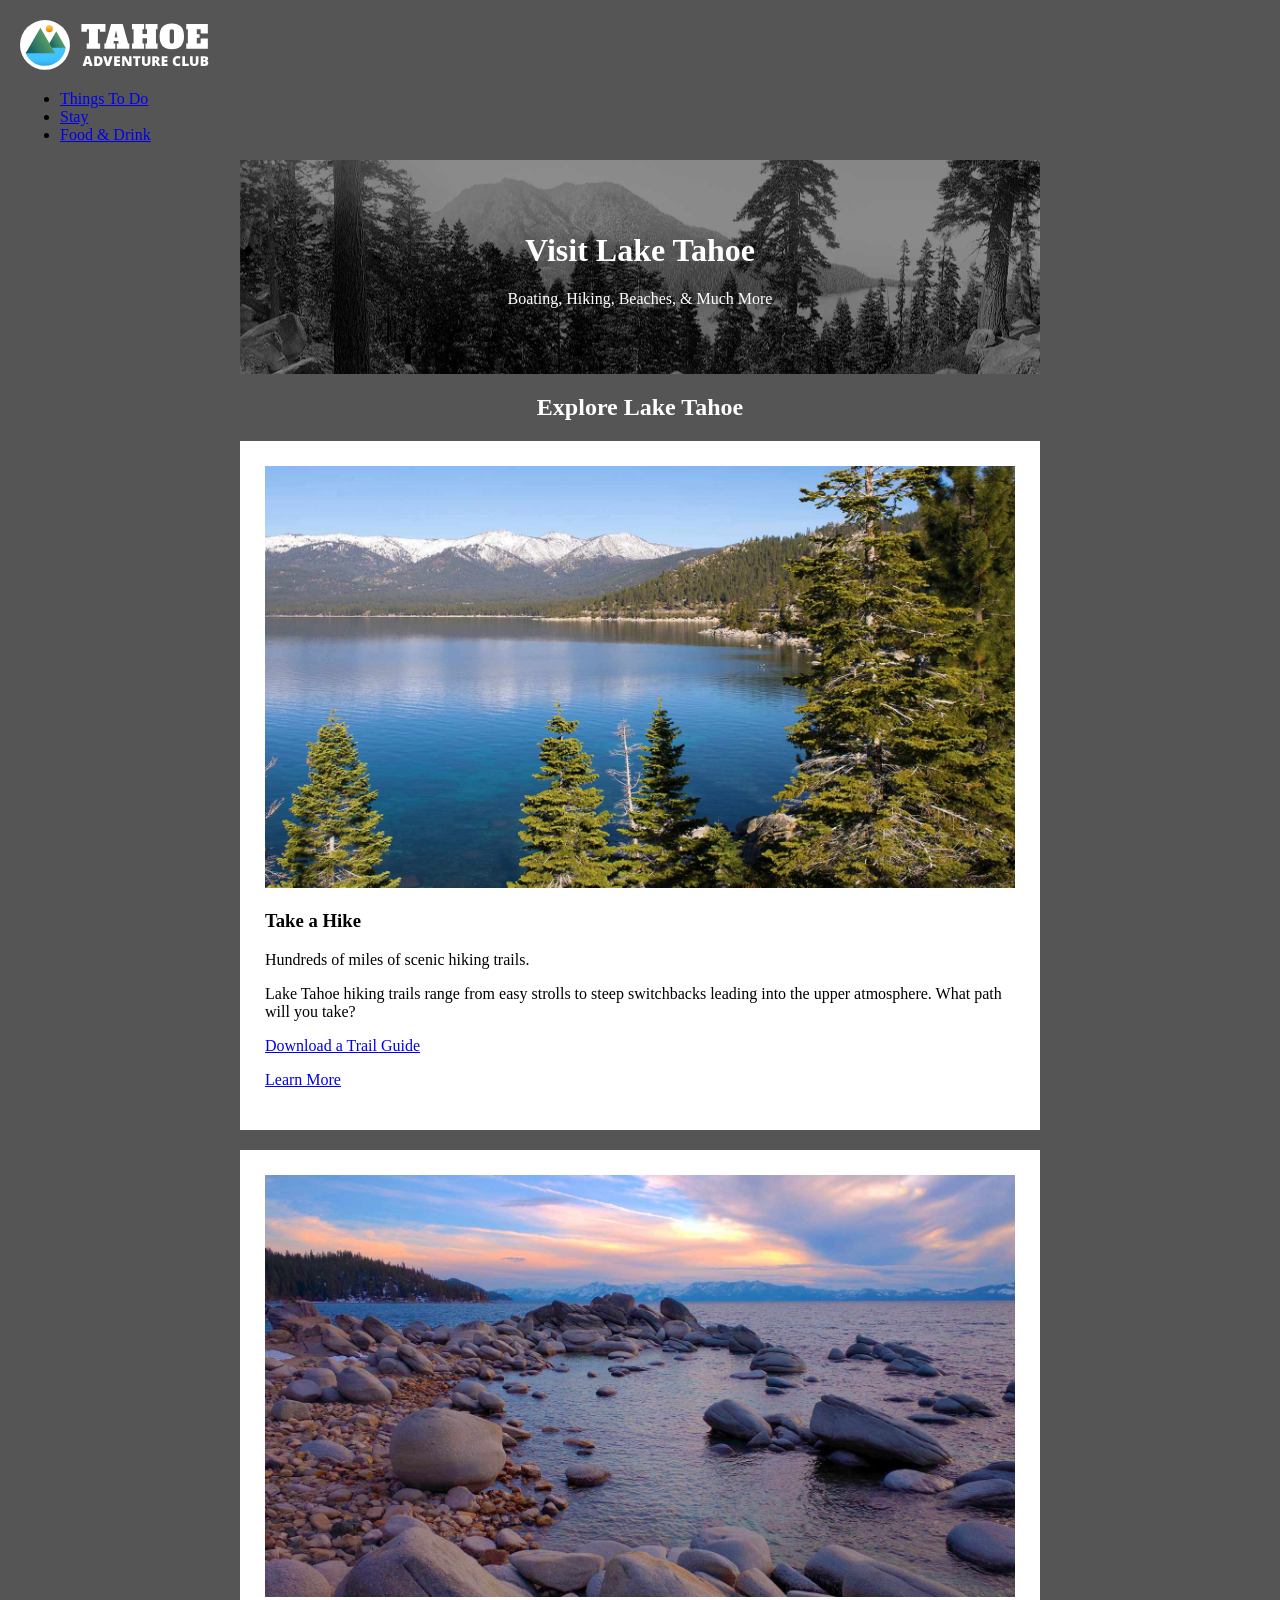
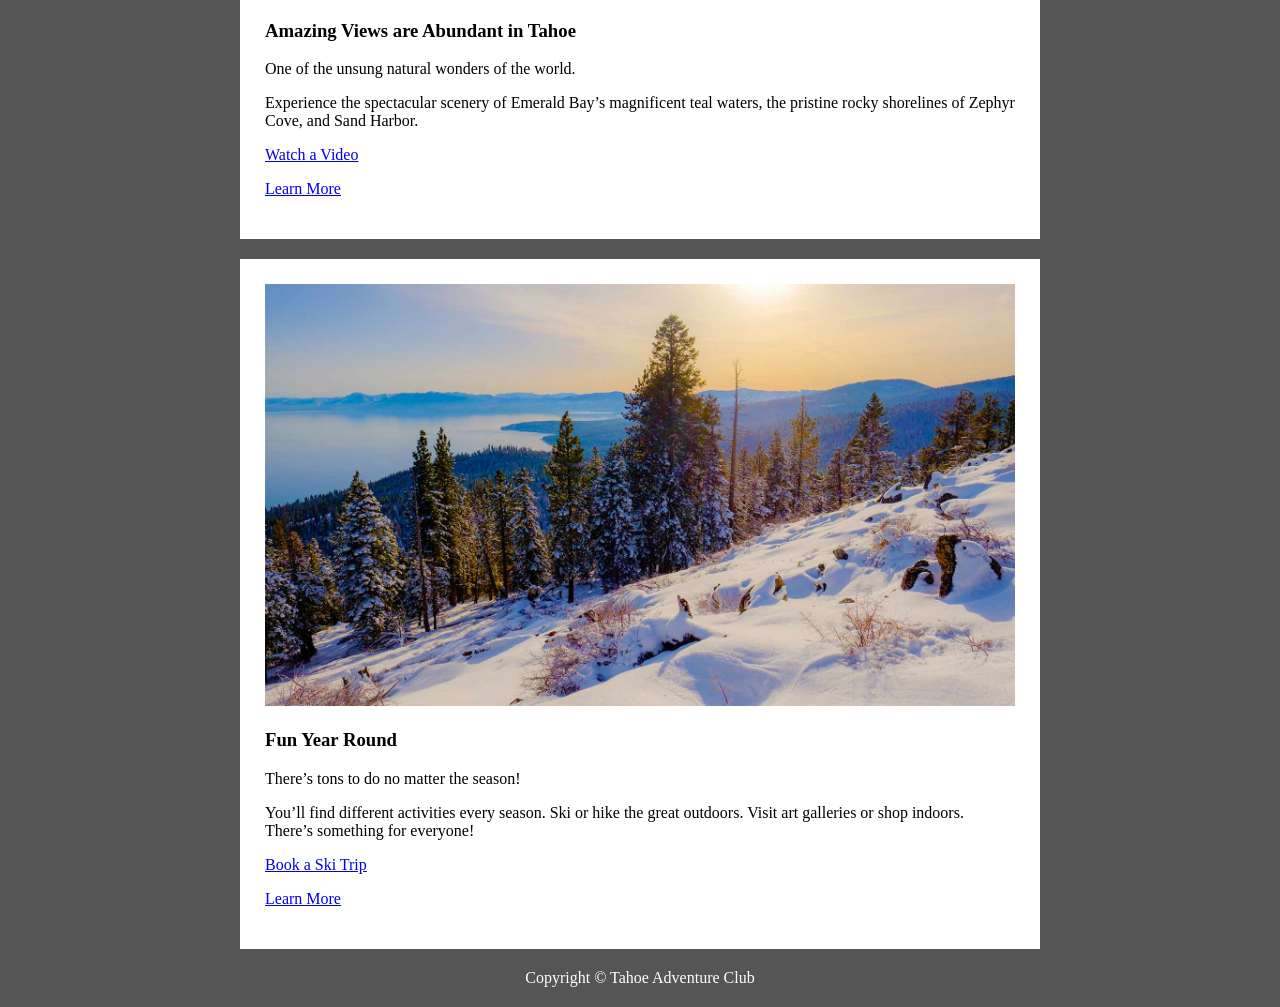
==== Tahoe/index.html @ d901dcf3 "styling on lake tahoe" ====
<!DOCTYPE html>
<html lang="en">
<head>
    <meta charset="UTF-8">
    <meta name="viewport" content="width=device-width, initial-scale=1.0">
    <title>Visit Lake Tahoe</title>
    <link rel="stylesheet" href="styles/main.css">
</head>
<body>

    <nav>
		<a href="index.html"><img src="img/tahoe-logo.svg" alt="Tahoe Adventure Club"></a>
		<ul>
			<li><a href="things-to-do.html">Things To Do</a></li>
			<li><a href="places-to-stay.html">Stay</a></li>
			<li><a href="food-drink.html">Food & Drink</a></li>
		</ul>
	</nav>

	<header>
		<h1>Visit Lake Tahoe</h1>
		<p>Boating, Hiking, Beaches, & Much More</p>
	</header>

	<main>
		<h2>Explore Lake Tahoe</h2>
		<section>
			<img src="img/take-a-hike.jpg" alt="Tahoe trails">
			<h3>Take a Hike</h3>
			<p>Hundreds of miles of scenic hiking trails.</p>
			<p>Lake Tahoe hiking trails range from easy strolls to steep switchbacks leading into the upper atmosphere. What path will you take?</p>
			<p><a href="downloads/trail-guide.pdf" target="_blank">Download a Trail Guide</a></p>
			<p><a href="#">Learn More<img src="img/arrow.svg" alt=""></a></p>
		</section>

		<section>
			<img src="img/amazing-views.jpg" alt="Tahoe sunset">
			<h3>Amazing Views are Abundant in Tahoe</h3>
			<p>One of the unsung natural wonders of the world.</p>
			<p>Experience the spectacular scenery of Emerald Bay’s magnificent teal waters, the pristine rocky shorelines of Zephyr Cove, and Sand Harbor.</p>
			<p><a href="https://www.youtube.com/watch?v=4ZLZh3ZWdgI" target="_blank">Watch a Video</a></p>
			<p><a href="#">Learn More<img src="img/arrow.svg" alt=""></a></p>
		</section>

		<section>
			<img src="img/fun-year-round.jpg" alt="Tahoe in winter">
			<h3>Fun Year Round</h3>
			<p>There’s tons to do no matter the season!</p>
			<p>You’ll find different activities every season. Ski or hike the great outdoors. Visit art galleries or shop indoors. There’s something for everyone!</p>
			<p><a href="https://www.skilaketahoe.com" target="_blank">Book a Ski Trip</a></p>
			<p><a href="#">Learn More<img src="img/arrow.svg" alt=""></a></p>
		</section>
	</main>

	<footer>
		Copyright © Tahoe Adventure Club
	</footer>

</body>
</html>
---- Tahoe/styles/main.css ----
body {
    background: #555;
    margin: 20px;
}

img {
    max-width: 100%;
}

header {
    background: url("../img/masthead-darkened.jpg") center / cover;
    color: #fff;
    text-align: center;
    padding: 50px 0 50px 0;
}

h2 {
    color: #fff;
    text-align: center;
}

section {
    background: #fff;
    padding: 25px;
    margin-bottom: 20px;
}

header, main, footer {
    max-width: 800px;
    margin-left: auto;
    margin-right: auto;
}

footer {
    color: #fff;
    text-align: center;
}
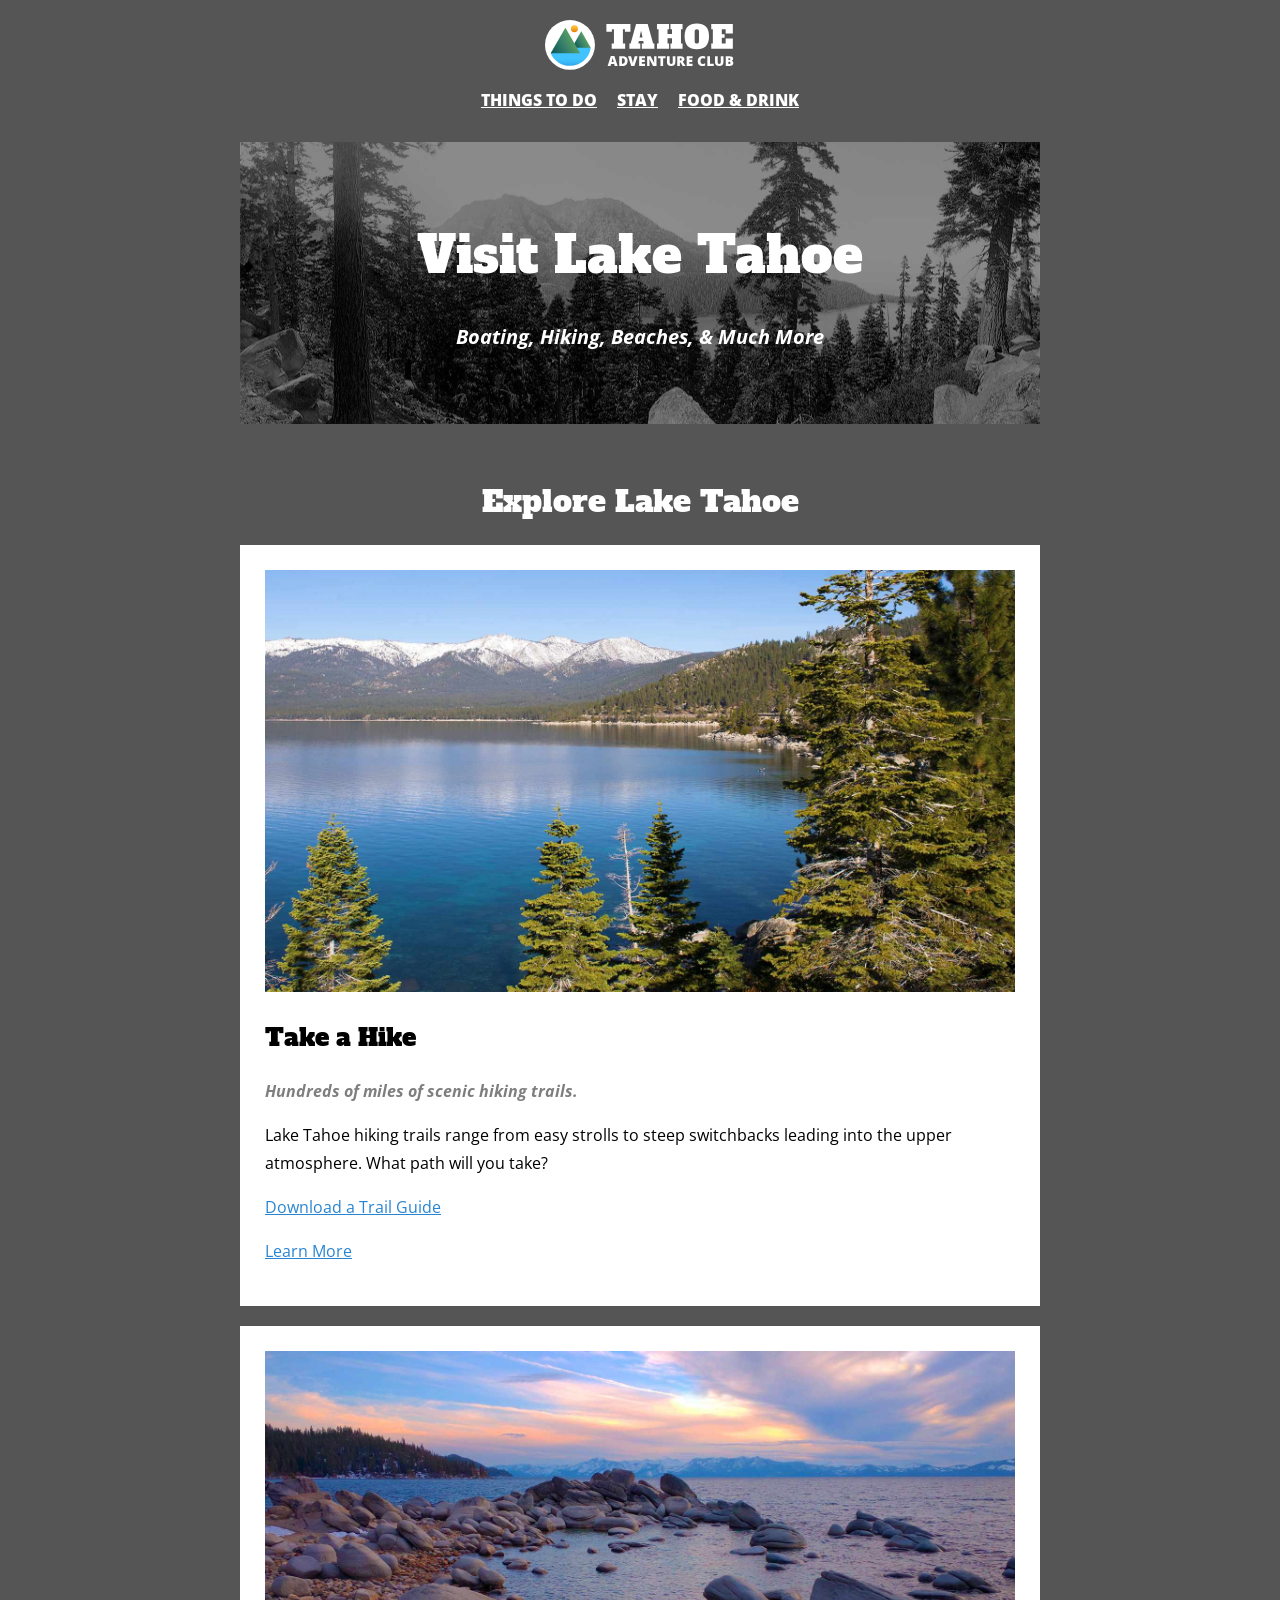
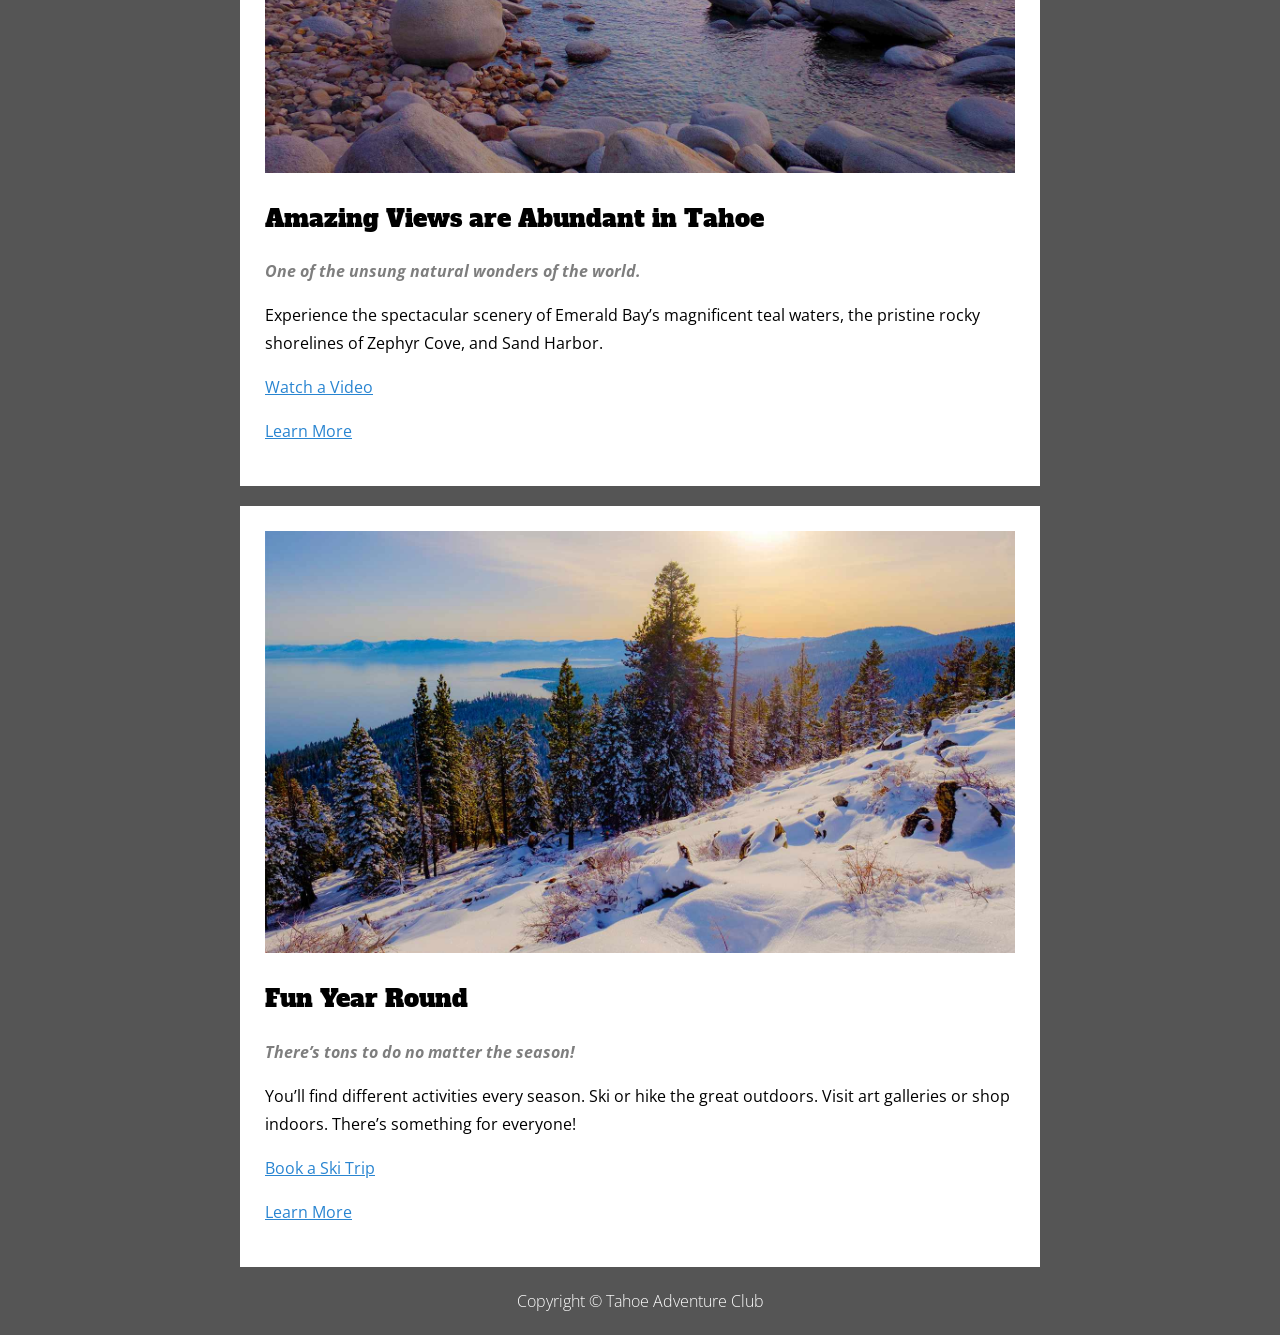
==== commit b85c776c: "styling on fonts and headings" ====
--- a/Tahoe/index.html
+++ b/Tahoe/index.html
@@ -4,16 +4,32 @@
     <meta charset="UTF-8">
     <meta name="viewport" content="width=device-width, initial-scale=1.0">
     <title>Visit Lake Tahoe</title>
+
+    <!-- google fonts -->
+    <link rel="preconnect" href="https://fonts.googleapis.com">
+    <link rel="preconnect" href="https://fonts.gstatic.com" crossorigin>
+    <link href="https://fonts.googleapis.com/css2?family=Alfa+Slab+One&family=Open+Sans:ital,wght@0,300..800;1,300..800&display=swap" rel="stylesheet">
+
+    <!-- stylesheet -->
     <link rel="stylesheet" href="styles/main.css">
 </head>
 <body>
 
     <nav>
-		<a href="index.html"><img src="img/tahoe-logo.svg" alt="Tahoe Adventure Club"></a>
-		<ul>
-			<li><a href="things-to-do.html">Things To Do</a></li>
-			<li><a href="places-to-stay.html">Stay</a></li>
-			<li><a href="food-drink.html">Food & Drink</a></li>
+		<a href="index.html">
+            <img src="img/tahoe-logo.svg" alt="Tahoe Adventure Club">
+        </a>
+		
+        <ul>
+			<li>
+                <a href="things-to-do.html">Things To Do</a>
+            </li>
+			<li>
+                <a href="places-to-stay.html">Stay</a>
+            </li>
+			<li>
+                <a href="food-drink.html">Food & Drink</a>
+            </li>
 		</ul>
 	</nav>
 
--- a/Tahoe/styles/main.css
+++ b/Tahoe/styles/main.css
@@ -1,10 +1,77 @@
 body {
     background: #555;
     margin: 20px;
+    font-family: "Open Sans", sans-serif;
+    line-height: 1.75;
 }
 
 img {
     max-width: 100%;
+}
+
+a {
+    color: #2985d1;
+}
+
+nav {
+    text-align: center;
+    margin-bottom: 20px;
+}
+
+nav ul {
+    list-style-type: none;
+    margin: 0;
+    padding: 0;
+}
+
+/* no commas mean get the <a> in the <ul> in the <nav> */
+nav ul a {
+    color: #fff;
+    font-weight: 800;
+    text-transform: uppercase;
+    padding: 8px;
+    display: inline-block;
+}
+
+nav ul a:hover,
+nav ul a:focus {
+    color: #97d0f2;
+}
+
+nav ul li {
+    display: inline;
+}
+
+/* commas mean this, and that, and that */
+h1, h2, h3 {
+    font-family: "Alfa Slab One", serif;
+    font-weight: normal;
+    line-height: 1.2;
+}
+
+h1 {
+    font-size: 50px;
+}
+
+h1 + p {
+    font-weight: 700;
+    font-style: italic;
+    font-size: 20px;
+}
+
+h2 {
+    font-size: 30px;
+    margin-top: 60px;
+}
+
+h3 {
+    font-size: 24px;
+}
+
+h3 + p {
+    font-style: italic;
+    font-weight: 700;
+    opacity: 0.5;
 }
 
 header {
@@ -34,4 +101,5 @@
 footer {
     color: #fff;
     text-align: center;
+    font-weight: 300;
 }
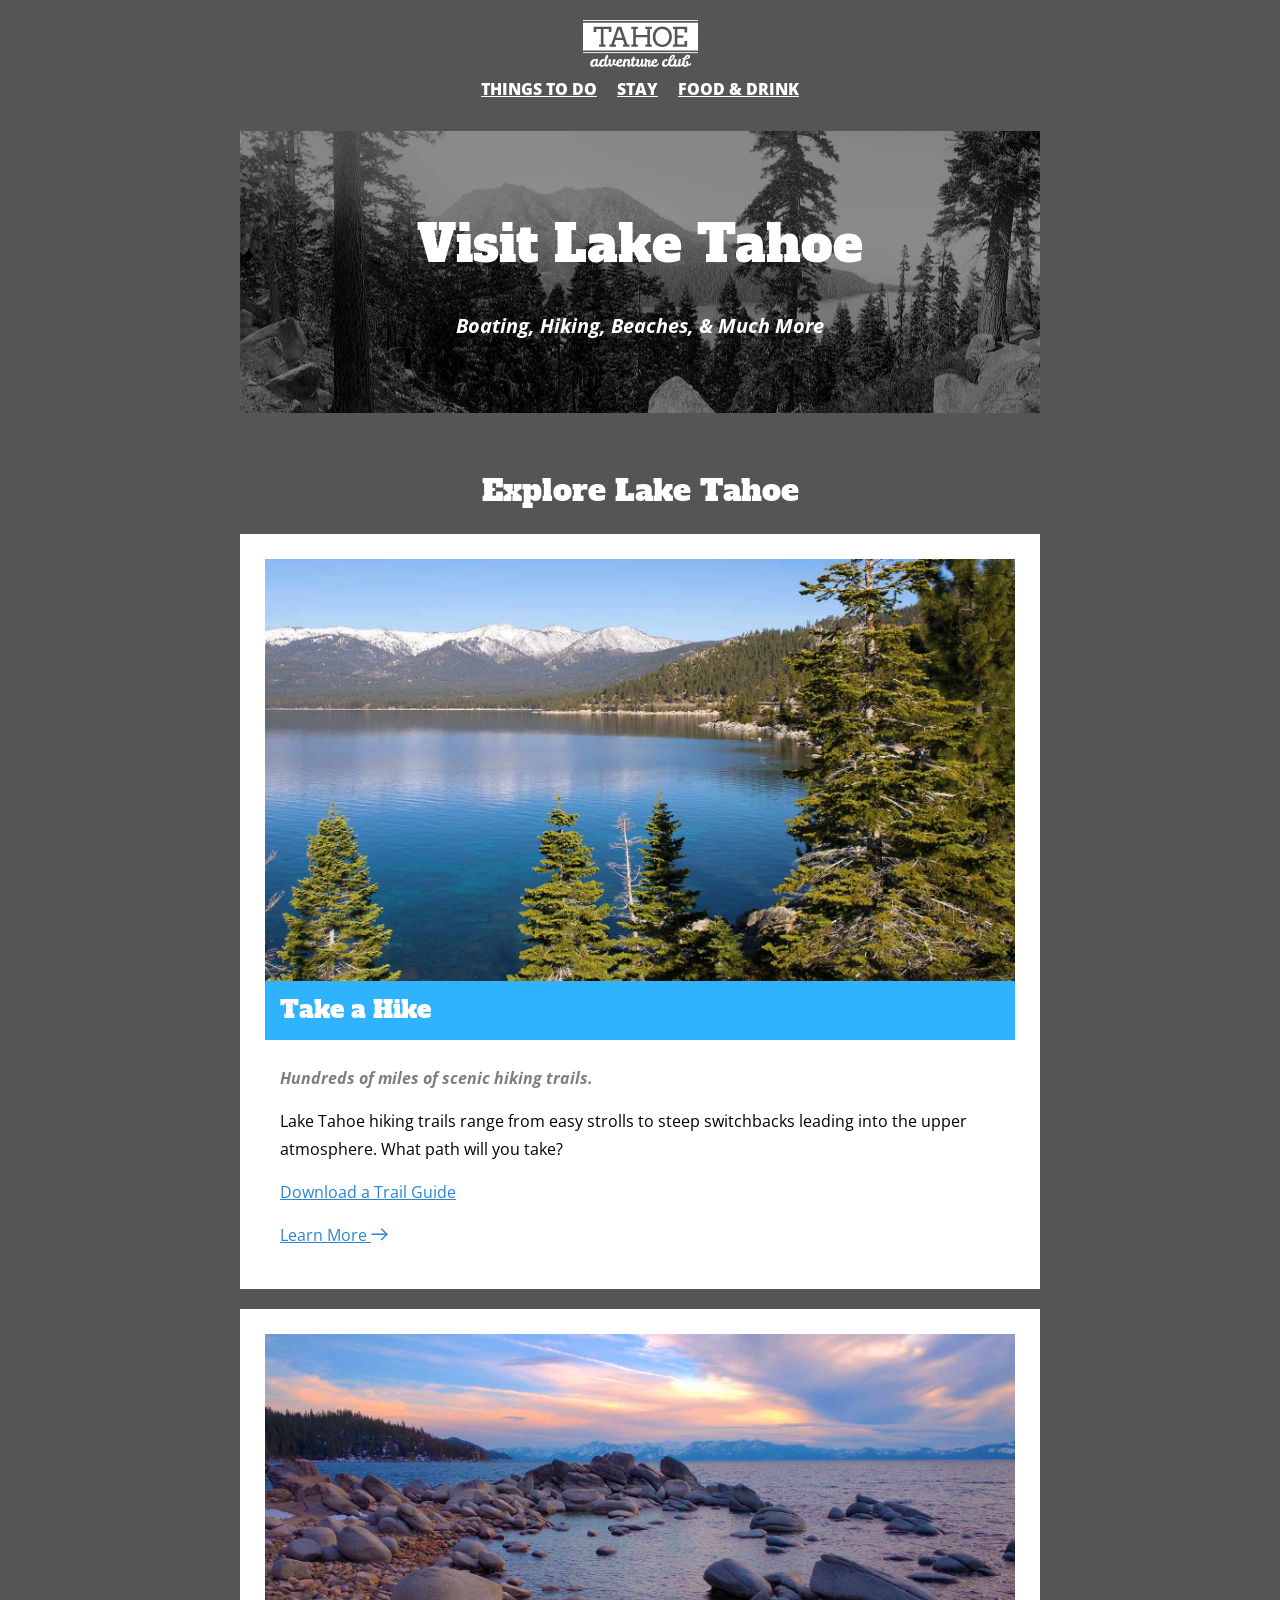
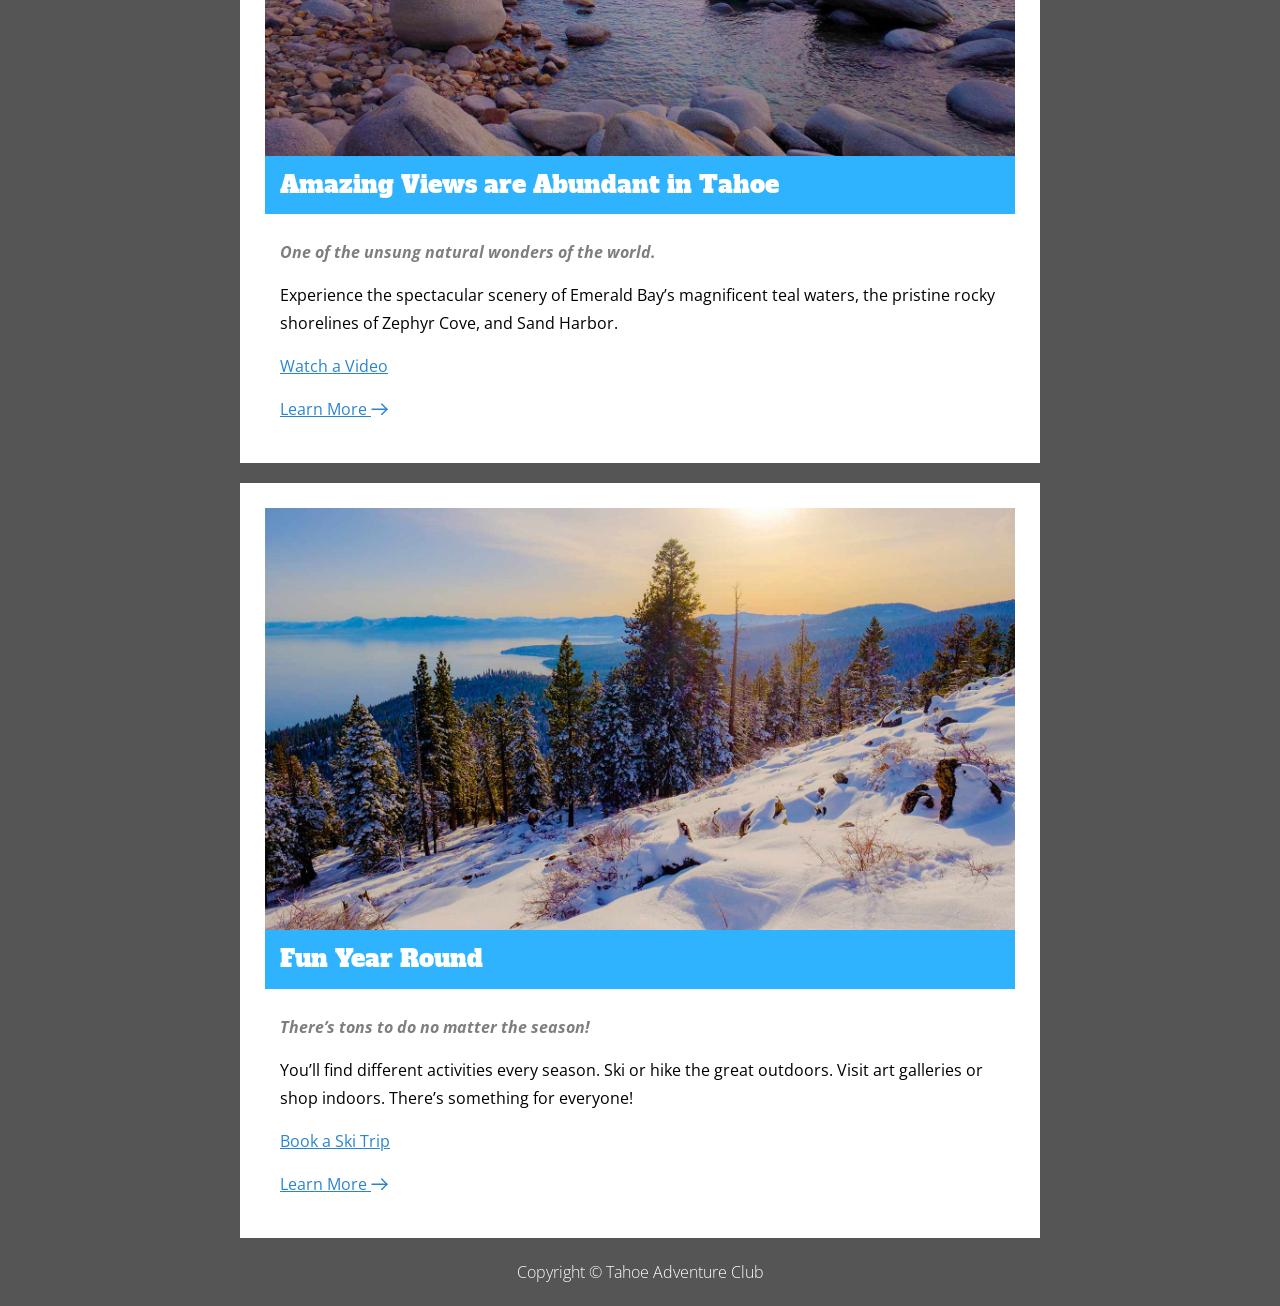
==== commit eeb7f294: "update svg styling" ====
--- a/Tahoe/index.html
+++ b/Tahoe/index.html
@@ -17,7 +17,7 @@
 
     <nav>
 		<a href="index.html">
-            <img src="img/tahoe-logo.svg" alt="Tahoe Adventure Club">
+            <img src="img/tahoe-logo-white.svg" alt="Tahoe Adventure Club">
         </a>
 		
         <ul>
@@ -46,7 +46,15 @@
 			<p>Hundreds of miles of scenic hiking trails.</p>
 			<p>Lake Tahoe hiking trails range from easy strolls to steep switchbacks leading into the upper atmosphere. What path will you take?</p>
 			<p><a href="downloads/trail-guide.pdf" target="_blank">Download a Trail Guide</a></p>
-			<p><a href="#">Learn More<img src="img/arrow.svg" alt=""></a></p>
+			<p><a href="#" class="learn-more-link">Learn More
+                
+                <svg class="arrow" xmlns="http://www.w3.org/2000/svg" width="17.34" height="12.5" viewBox="0 0 17.34 12.5">
+                    <polyline class="tip" points="10.67 1 15.92 6.25 10.67 11.5" fill="none" stroke="#000" stroke-linecap="round" stroke-miterlimit="10" stroke-width="2"/>
+                    <line id="line" x1="15.92" y1="6.25" x2="1" y2="6.25" fill="none" stroke="#000" stroke-linecap="round" stroke-miterlimit="10" stroke-width="2"/>
+                </svg>
+
+
+            </a></p>
 		</section>
 
 		<section>
@@ -55,7 +63,14 @@
 			<p>One of the unsung natural wonders of the world.</p>
 			<p>Experience the spectacular scenery of Emerald Bay’s magnificent teal waters, the pristine rocky shorelines of Zephyr Cove, and Sand Harbor.</p>
 			<p><a href="https://www.youtube.com/watch?v=4ZLZh3ZWdgI" target="_blank">Watch a Video</a></p>
-			<p><a href="#">Learn More<img src="img/arrow.svg" alt=""></a></p>
+			<p><a href="#" class="learn-more-link">Learn More
+                
+                <svg class="arrow" xmlns="http://www.w3.org/2000/svg" width="17.34" height="12.5" viewBox="0 0 17.34 12.5">
+                    <polyline class="tip" points="10.67 1 15.92 6.25 10.67 11.5" fill="none" stroke="#000" stroke-linecap="round" stroke-miterlimit="10" stroke-width="2"/>
+                    <line id="line" x1="15.92" y1="6.25" x2="1" y2="6.25" fill="none" stroke="#000" stroke-linecap="round" stroke-miterlimit="10" stroke-width="2"/>
+                </svg>
+
+            </a></p>
 		</section>
 
 		<section>
@@ -64,7 +79,15 @@
 			<p>There’s tons to do no matter the season!</p>
 			<p>You’ll find different activities every season. Ski or hike the great outdoors. Visit art galleries or shop indoors. There’s something for everyone!</p>
 			<p><a href="https://www.skilaketahoe.com" target="_blank">Book a Ski Trip</a></p>
-			<p><a href="#">Learn More<img src="img/arrow.svg" alt=""></a></p>
+			<p><a href="#" class="learn-more-link">Learn More
+                
+                <svg class="arrow" xmlns="http://www.w3.org/2000/svg" width="17.34" height="12.5" viewBox="0 0 17.34 12.5">
+                    <polyline class="tip" points="10.67 1 15.92 6.25 10.67 11.5" fill="none" stroke="#000" stroke-linecap="round" stroke-miterlimit="10" stroke-width="2"/>
+                    <line id="line" x1="15.92" y1="6.25" x2="1" y2="6.25" fill="none" stroke="#000" stroke-linecap="round" stroke-miterlimit="10" stroke-width="2"/>
+                </svg>
+
+
+            </a></p>
 		</section>
 	</main>
 
--- a/Tahoe/styles/main.css
+++ b/Tahoe/styles/main.css
@@ -7,6 +7,7 @@
 
 img {
     max-width: 100%;
+    vertical-align: bottom;
 }
 
 a {
@@ -16,6 +17,10 @@
 nav {
     text-align: center;
     margin-bottom: 20px;
+}
+
+nav img {
+    width: 115px;
 }
 
 nav ul {
@@ -66,6 +71,10 @@
 
 h3 {
     font-size: 24px;
+    background: #2fb3fe;
+    color: white;
+    padding: 15px;
+    margin-top: 0;
 }
 
 h3 + p {
@@ -78,7 +87,9 @@
     background: url("../img/masthead-darkened.jpg") center / cover;
     color: #fff;
     text-align: center;
-    padding: 50px 0 50px 0;
+    padding: 50px 7% 50px 7%;
+    max-width: 800px;
+    box-sizing: border-box;
 }
 
 h2 {
@@ -92,6 +103,25 @@
     margin-bottom: 20px;
 }
 
+section p {
+    margin: 15px;
+}
+
+.learn-more-link img {
+    vertical-align: baseline;
+    margin-left: 0.5em;
+}
+
+.learn-more-link:hover,
+.learn-more-link:focus {
+    color: red;
+}
+
+.learn-more-link svg * {
+    stroke: currentColor;
+    stroke-width: 1.4;
+}
+
 header, main, footer {
     max-width: 800px;
     margin-left: auto;
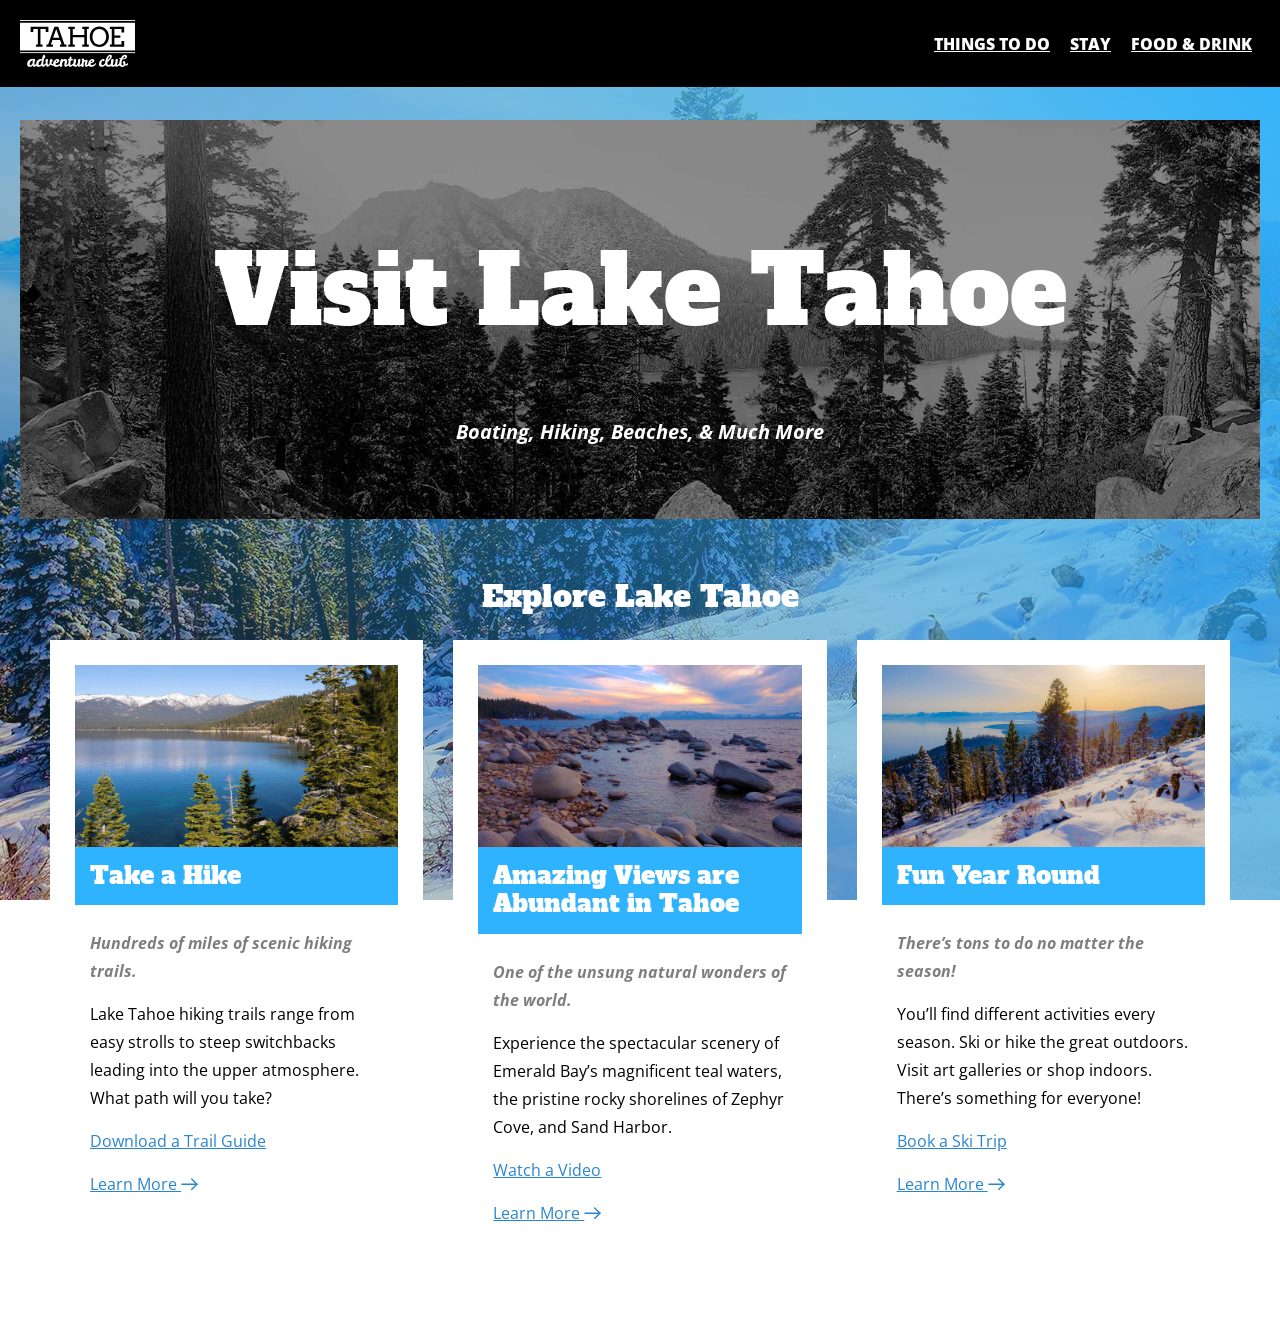
==== commit f9d27221: "columns w flexbox" ====
--- a/Tahoe/index.html
+++ b/Tahoe/index.html
@@ -38,8 +38,9 @@
 		<p>Boating, Hiking, Beaches, & Much More</p>
 	</header>
 
+	<h2>Explore Lake Tahoe</h2>
+
 	<main>
-		<h2>Explore Lake Tahoe</h2>
 		<section>
 			<img src="img/take-a-hike.jpg" alt="Tahoe trails">
 			<h3>Take a Hike</h3>
--- a/Tahoe/styles/main.css
+++ b/Tahoe/styles/main.css
@@ -1,5 +1,16 @@
+html {
+    -moz-text-size-adjust: 100%;
+    -webkit-text-size-adjust: 100%;
+    text-size-adjust: 100%;
+}
+
 body {
-    background: #555;
+    /* background: #555; */
+    /* background-image: linear-gradient(blue 300px, cyan 500px, green); */
+    background:
+        linear-gradient(45deg, transparent, #2fb3fe),
+        url("../img/fun-year-round.jpg") center / cover;
+    background-attachment: fixed;
     margin: 20px;
     font-family: "Open Sans", sans-serif;
     line-height: 1.75;
@@ -13,6 +24,8 @@
 a {
     color: #2985d1;
 }
+
+/* NAV */
 
 nav {
     text-align: center;
@@ -54,8 +67,18 @@
     line-height: 1.2;
 }
 
-h1 {
-    font-size: 50px;
+h1 { /* clamp(lowest size, ideal size, largest size) */
+    /* vw ---> view width */
+    /* vh ---> view height */
+    font-size: clamp(90px, 7.5vw, 100px);
+}
+
+h1:hover {
+    background: linear-gradient(white, #97d0f2);
+    -moz-background-clip: text;
+    -webkit-background-clip: text;
+    background-clip: text;
+    color: transparent;
 }
 
 h1 + p {
@@ -88,8 +111,10 @@
     color: #fff;
     text-align: center;
     padding: 50px 7% 50px 7%;
-    max-width: 800px;
     box-sizing: border-box;
+    margin: 0;
+    width: 100%;
+    max-width: 100%;
 }
 
 h2 {
@@ -101,6 +126,10 @@
     background: #fff;
     padding: 25px;
     margin-bottom: 20px;
+}
+
+header, section {
+/*     border: 4px solid #2fb3fe; */
 }
 
 section p {
@@ -122,7 +151,7 @@
     stroke-width: 1.4;
 }
 
-header, main, footer {
+main, footer {
     max-width: 800px;
     margin-left: auto;
     margin-right: auto;
@@ -132,4 +161,38 @@
     color: #fff;
     text-align: center;
     font-weight: 300;
+}
+
+@media (min-width: 480px) {
+    body {
+        padding-top: 100px;
+    }
+    
+    nav {
+        position: fixed;
+        top: 0;
+        left: 0;
+        right: 0;
+        /*   z-index allows us to control whether it's on top or behind something   */
+        z-index: 100;
+        background: black;
+        display: flex;
+        justify-content: space-between;
+        padding: 20px;
+        align-items: center;
+    }
+}
+
+@media (min-width: 1100px) {
+    main {
+        max-width: 1400px;
+        display: flex;
+        gap: 30px;
+        padding: 0 30px;
+        margin: auto;
+    }
+    
+    section {
+        width: 33.3%;
+    }
 }
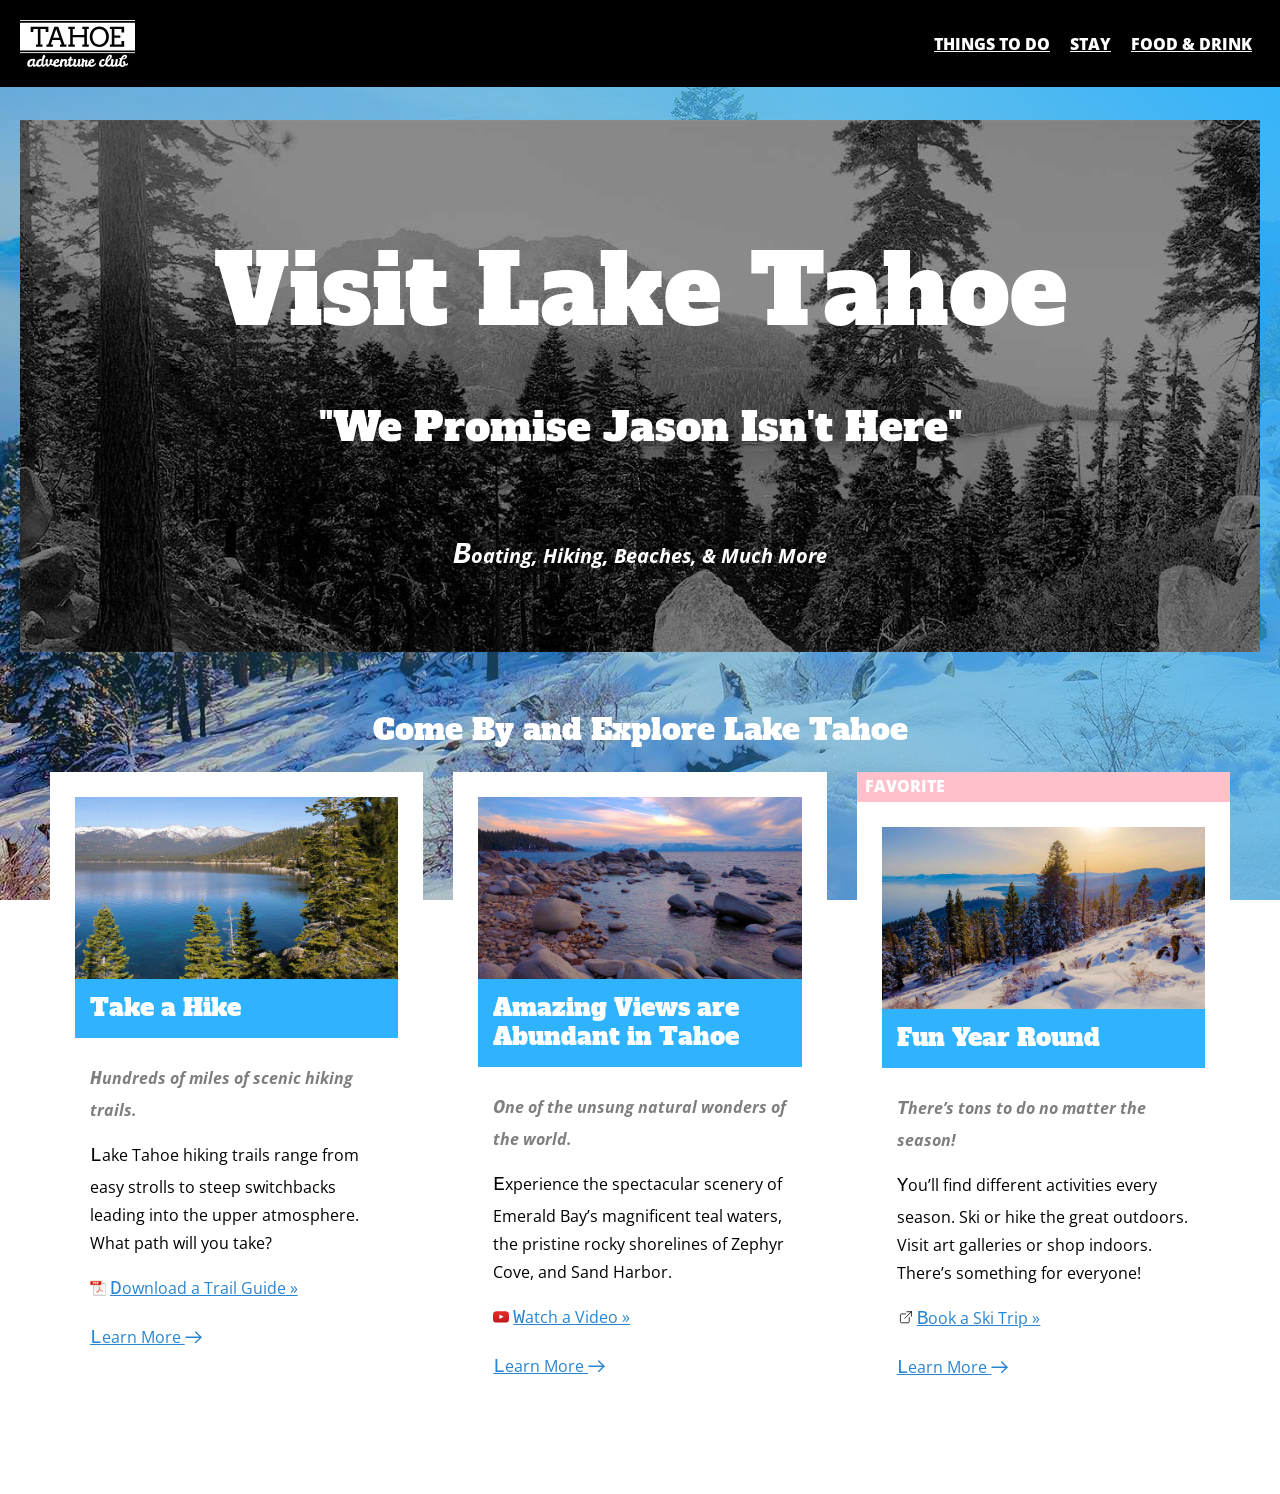
==== commit ed3a2bb5: "children and selector" ====
--- a/Tahoe/index.html
+++ b/Tahoe/index.html
@@ -63,7 +63,9 @@
 			<h3>Amazing Views are Abundant in Tahoe</h3>
 			<p>One of the unsung natural wonders of the world.</p>
 			<p>Experience the spectacular scenery of Emerald Bay’s magnificent teal waters, the pristine rocky shorelines of Zephyr Cove, and Sand Harbor.</p>
-			<p><a href="https://www.youtube.com/watch?v=4ZLZh3ZWdgI" target="_blank">Watch a Video</a></p>
+			<p>
+				<a href="https://www.youtube.com/watch?v=4ZLZh3ZWdgI" target="_blank">Watch a Video</a>
+			</p>
 			<p><a href="#" class="learn-more-link">Learn More
                 
                 <svg class="arrow" xmlns="http://www.w3.org/2000/svg" width="17.34" height="12.5" viewBox="0 0 17.34 12.5">
--- a/Tahoe/styles/main.css
+++ b/Tahoe/styles/main.css
@@ -1,3 +1,19 @@
+*, *::before, *::after {
+    box-sizing: border-box;
+}
+
+p::first-letter {
+    text-transform: uppercase;
+    font-family: monospace;
+    font-size: 1.5em;
+}
+
+header h1::after {
+    content: "\a \"We Promise Jason Isn't Here\"";
+    white-space: pre-wrap;
+    font-size: 40px;
+}
+
 html {
     -moz-text-size-adjust: 100%;
     -webkit-text-size-adjust: 100%;
@@ -122,6 +138,10 @@
     text-align: center;
 }
 
+h2::before {
+    content: "Come By and ";
+}
+
 section {
     background: #fff;
     padding: 25px;
@@ -134,6 +154,49 @@
 
 section p {
     margin: 15px;
+}
+
+section a[target="_blank"]::after {
+    content: " »";
+}
+
+section:last-child {
+    border-top: solid pink 30px;
+    position: relative;
+}
+
+section:last-child::before {
+    content: "FAVORITE";
+    font-weight: 800;
+    color: white;
+    position: absolute;
+    top: -30px;
+    left: 8px;
+}
+
+section > a {
+    color: red;
+}
+
+/* the $= means ends with */
+a[href$=".pdf"] {
+    background: url("../img/icon-pdf.png") no-repeat left center / 16px 16px;
+    padding-left: 20px;
+}
+
+/* the ^= means starts with */
+a[href^="http"] {
+    background-image: url("../img/icon-external-link.svg");
+    background-repeat: no-repeat;
+    background-size: 16px 16px;
+    background-position: left center;
+    padding-left: 20px;
+}
+
+/* the *= means contains the word/phrase/pattern anywhere inside */
+a[href*="youtube.com"] {
+    background: url("../img/icon-youtube.svg") no-repeat left center / 16px 16px;
+    padding-left: 20px;
 }
 
 .learn-more-link img {
@@ -190,6 +253,7 @@
         gap: 30px;
         padding: 0 30px;
         margin: auto;
+        align-items: flex-start;
     }
     
     section {
